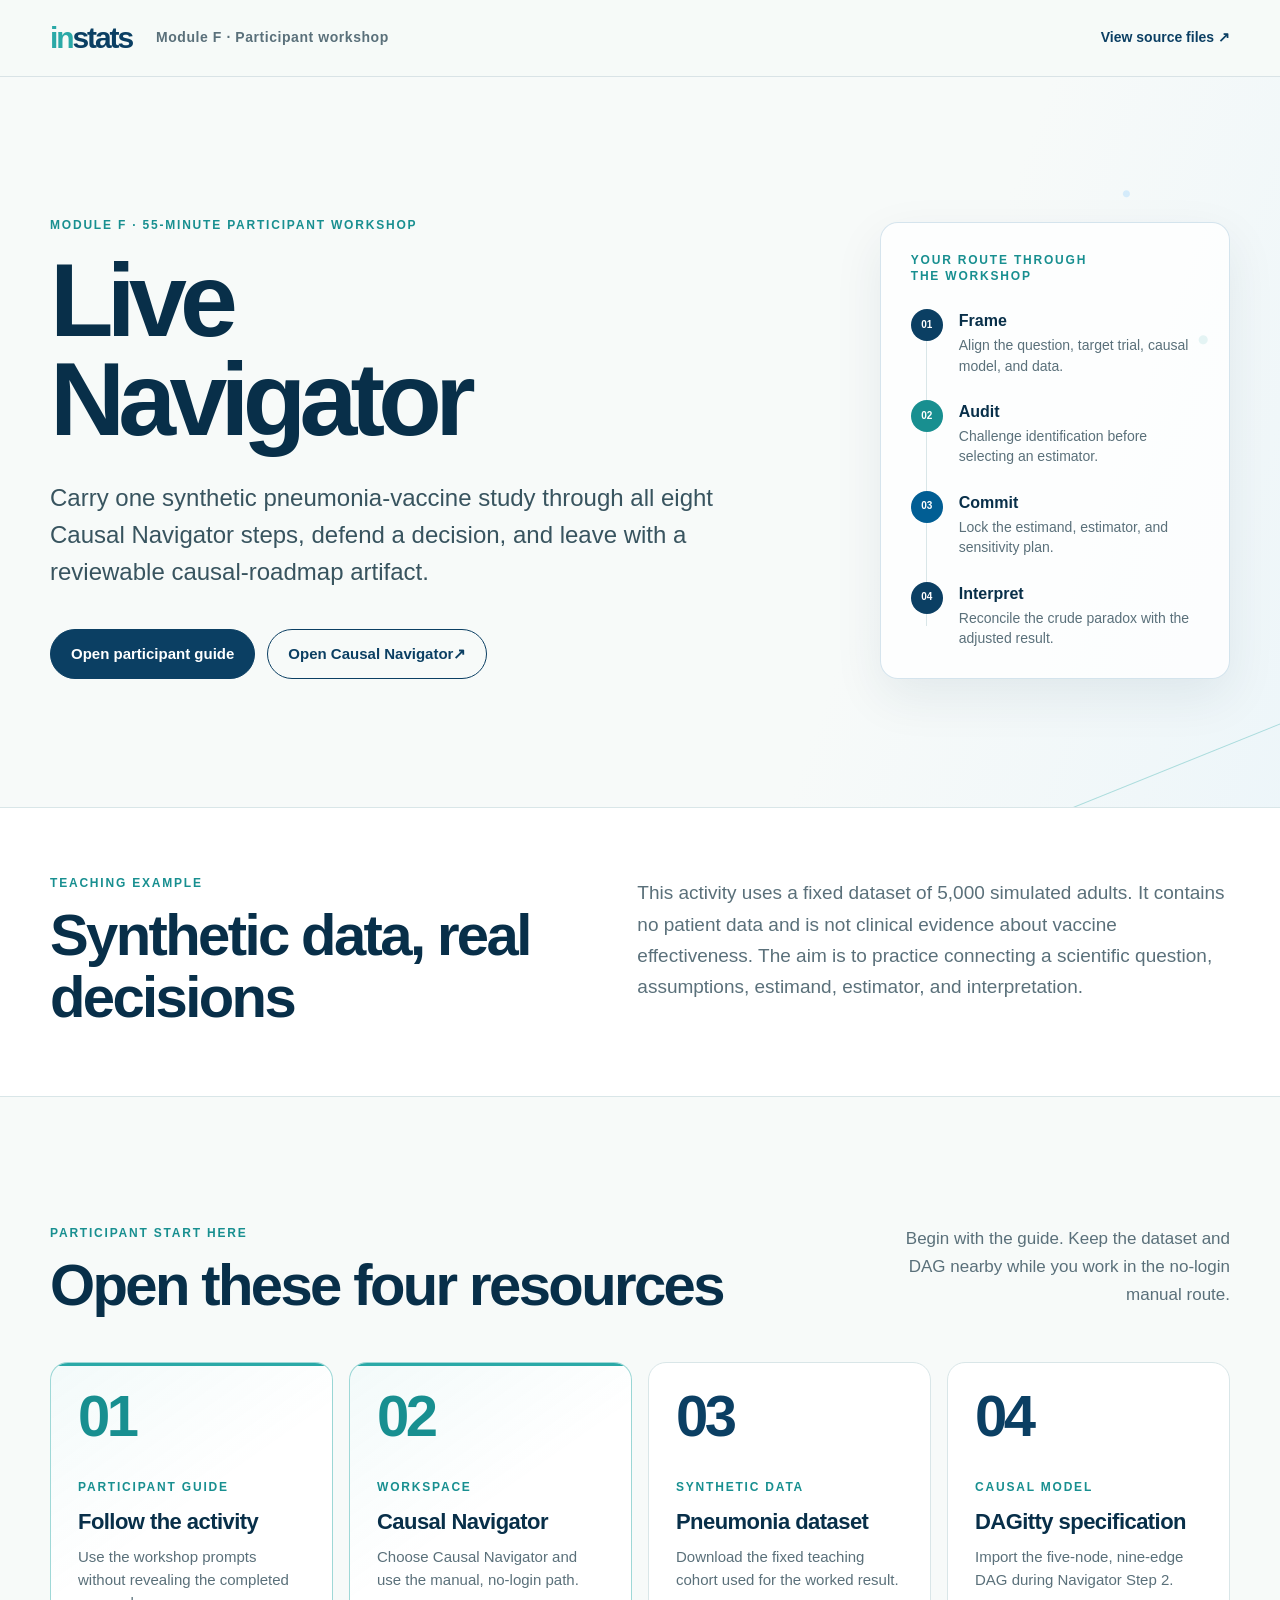
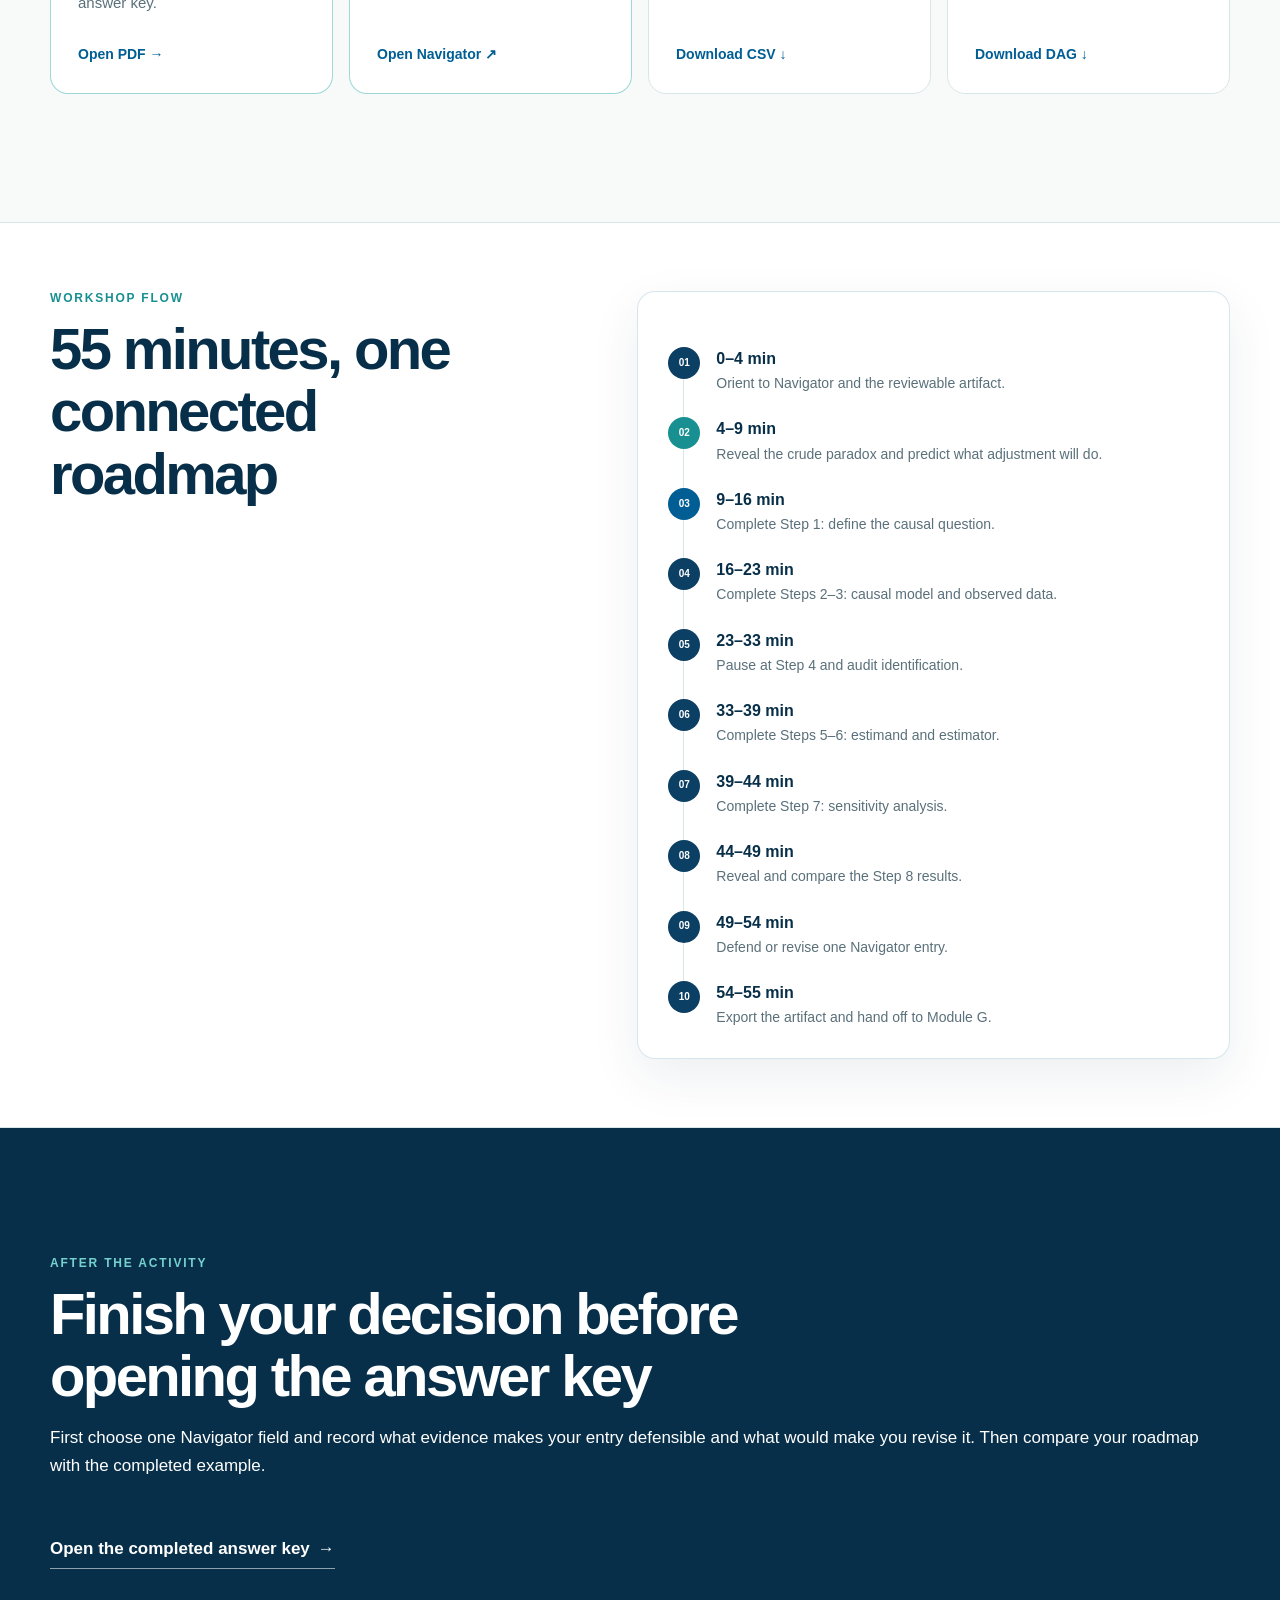
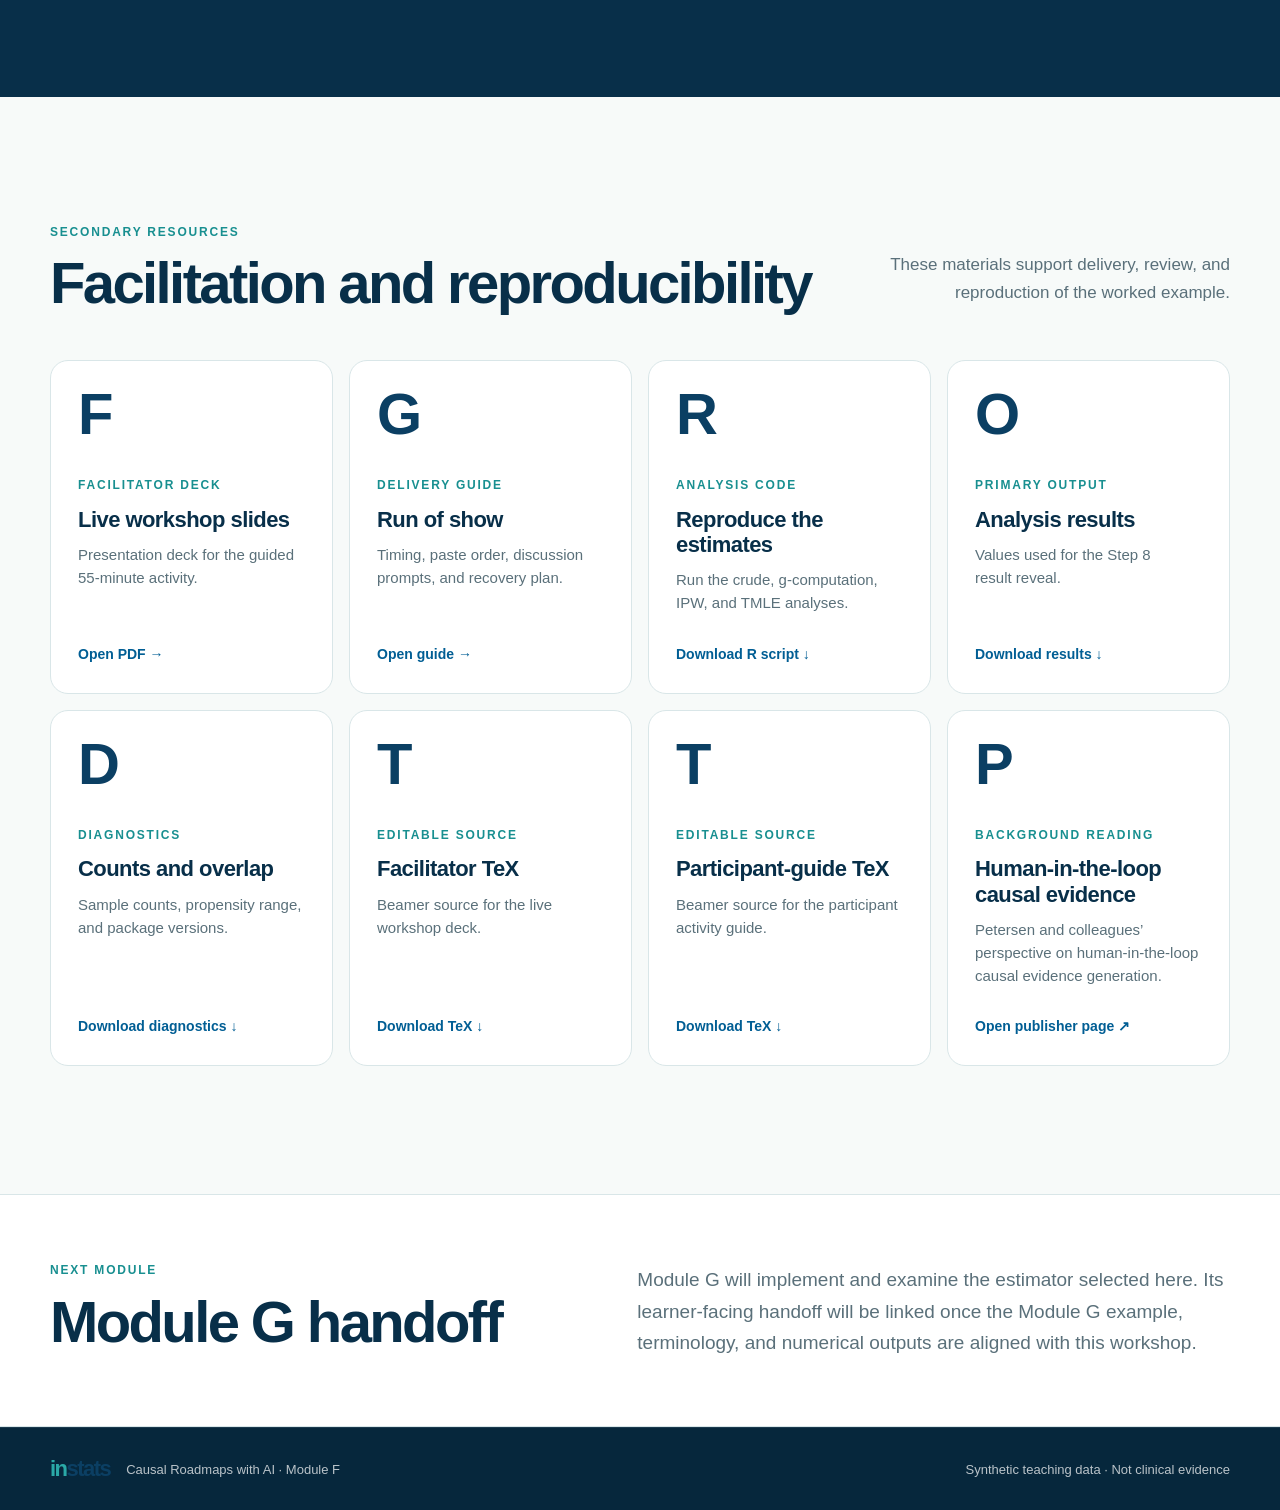
==== modules/F/index.html @ c71ddd0d "Publish Module F Beamer workshop" ====
<!doctype html>
<html lang="en">
  <head>
    <meta charset="utf-8" />
    <meta name="viewport" content="width=device-width, initial-scale=1" />
    <meta
      name="description"
      content="Participant and facilitator materials for the Module F Causal Navigator workshop."
    />
    <meta name="theme-color" content="#0b3f63" />
    <link
      rel="canonical"
      href="https://andystats.github.io/Instats-Aug-5-2026-seminar/modules/F/"
    />

    <meta property="og:type" content="website" />
    <meta property="og:site_name" content="INStats seminar materials" />
    <meta property="og:title" content="Module F · Live Navigator workshop" />
    <meta
      property="og:description"
      content="Carry one synthetic pneumonia-vaccine study through all eight Causal Navigator steps."
    />
    <meta
      property="og:url"
      content="https://andystats.github.io/Instats-Aug-5-2026-seminar/modules/F/"
    />
    <meta
      property="og:image"
      content="https://andystats.github.io/Instats-Aug-5-2026-seminar/assets/og.png"
    />

    <link rel="stylesheet" href="../../styles.css" />
    <title>Module F · Live Navigator workshop | INStats</title>
  </head>

  <body>
    <a class="skip-link" href="#main">Skip to main content</a>

    <header class="site-header">
      <div class="shell header-inner">
        <a class="brand" href="../../" aria-label="INStats seminar home">
          <span class="brand-in">in</span><span class="brand-stats">stats</span>
        </a>
        <span class="header-label">Module F · Participant workshop</span>
        <a
          class="quiet-link"
          href="https://github.com/andystats/Instats-Aug-5-2026-seminar/tree/main/modules/F"
        >
          View source files
          <span aria-hidden="true">↗</span>
        </a>
      </div>
    </header>

    <main id="main">
      <section class="hero">
        <div class="shell hero-grid">
          <div class="hero-copy">
            <p class="eyebrow">Module F · 55-minute participant workshop</p>
            <h1>Live<br />Navigator</h1>
            <p class="lede">
              Carry one synthetic pneumonia-vaccine study through all eight
              Causal Navigator steps, defend a decision, and leave with a
              reviewable causal-roadmap artifact.
            </p>
            <div class="hero-actions">
              <a
                class="button button-primary"
                href="Pneumonia_Navigator_Student_Guide.pdf"
              >
                Open participant guide
              </a>
              <a
                class="button button-secondary"
                href="https://navigator.tao-rwd.com/navigator/1"
              >
                Open Causal Navigator
                <span aria-hidden="true">↗</span>
              </a>
            </div>
          </div>

          <aside class="roadmap" aria-label="Participant sequence">
            <p class="roadmap-label">Your route through the workshop</p>
            <ol>
              <li>
                <span class="roadmap-number">01</span>
                <span>
                  <strong>Frame</strong>
                  Align the question, target trial, causal model, and data.
                </span>
              </li>
              <li>
                <span class="roadmap-number">02</span>
                <span>
                  <strong>Audit</strong>
                  Challenge identification before selecting an estimator.
                </span>
              </li>
              <li>
                <span class="roadmap-number">03</span>
                <span>
                  <strong>Commit</strong>
                  Lock the estimand, estimator, and sensitivity plan.
                </span>
              </li>
              <li>
                <span class="roadmap-number">04</span>
                <span>
                  <strong>Interpret</strong>
                  Reconcile the crude paradox with the adjusted result.
                </span>
              </li>
            </ol>
          </aside>
        </div>
      </section>

      <section class="orientation" aria-labelledby="orientation-title">
        <div class="shell orientation-grid">
          <div>
            <p class="section-kicker">Teaching example</p>
            <h2 id="orientation-title">Synthetic data, real decisions</h2>
          </div>
          <p>
            This activity uses a fixed dataset of 5,000 simulated adults. It
            contains no patient data and is not clinical evidence about vaccine
            effectiveness. The aim is to practice connecting a scientific
            question, assumptions, estimand, estimator, and interpretation.
          </p>
        </div>
      </section>

      <section class="modules-section" id="start" aria-labelledby="start-title">
        <div class="shell">
          <div class="section-heading">
            <div>
              <p class="section-kicker">Participant start here</p>
              <h2 id="start-title">Open these four resources</h2>
            </div>
            <p>
              Begin with the guide. Keep the dataset and DAG nearby while you
              work in the no-login manual route.
            </p>
          </div>

          <div class="module-grid">
            <a class="module-card module-card-featured" href="Pneumonia_Navigator_Student_Guide.pdf">
              <span class="module-letter">01</span>
              <span class="module-meta">Participant guide</span>
              <h3>Follow the activity</h3>
              <p>
                Use the workshop prompts without revealing the completed answer
                key.
              </p>
              <span class="card-link">Open PDF <span aria-hidden="true">→</span></span>
            </a>

            <a class="module-card module-card-featured" href="https://navigator.tao-rwd.com/navigator/1">
              <span class="module-letter">02</span>
              <span class="module-meta">Workspace</span>
              <h3>Causal Navigator</h3>
              <p>
                Choose Causal Navigator and use the manual, no-login path.
              </p>
              <span class="card-link">Open Navigator <span aria-hidden="true">↗</span></span>
            </a>

            <a class="module-card" href="data/pneumonia_data.csv" download>
              <span class="module-letter">03</span>
              <span class="module-meta">Synthetic data</span>
              <h3>Pneumonia dataset</h3>
              <p>
                Download the fixed teaching cohort used for the worked result.
              </p>
              <span class="card-link">Download CSV <span aria-hidden="true">↓</span></span>
            </a>

            <a class="module-card" href="pneumonia.dagitty.txt" download>
              <span class="module-letter">04</span>
              <span class="module-meta">Causal model</span>
              <h3>DAGitty specification</h3>
              <p>
                Import the five-node, nine-edge DAG during Navigator Step 2.
              </p>
              <span class="card-link">Download DAG <span aria-hidden="true">↓</span></span>
            </a>
          </div>
        </div>
      </section>

      <section class="orientation" aria-labelledby="flow-title">
        <div class="shell orientation-grid">
          <div>
            <p class="section-kicker">Workshop flow</p>
            <h2 id="flow-title">55 minutes, one connected roadmap</h2>
          </div>
          <div class="roadmap">
            <ol>
              <li>
                <span class="roadmap-number">01</span>
                <span><strong>0–4 min</strong>Orient to Navigator and the reviewable artifact.</span>
              </li>
              <li>
                <span class="roadmap-number">02</span>
                <span><strong>4–9 min</strong>Reveal the crude paradox and predict what adjustment will do.</span>
              </li>
              <li>
                <span class="roadmap-number">03</span>
                <span><strong>9–16 min</strong>Complete Step 1: define the causal question.</span>
              </li>
              <li>
                <span class="roadmap-number">04</span>
                <span><strong>16–23 min</strong>Complete Steps 2–3: causal model and observed data.</span>
              </li>
              <li>
                <span class="roadmap-number">05</span>
                <span><strong>23–33 min</strong>Pause at Step 4 and audit identification.</span>
              </li>
              <li>
                <span class="roadmap-number">06</span>
                <span><strong>33–39 min</strong>Complete Steps 5–6: estimand and estimator.</span>
              </li>
              <li>
                <span class="roadmap-number">07</span>
                <span><strong>39–44 min</strong>Complete Step 7: sensitivity analysis.</span>
              </li>
              <li>
                <span class="roadmap-number">08</span>
                <span><strong>44–49 min</strong>Reveal and compare the Step 8 results.</span>
              </li>
              <li>
                <span class="roadmap-number">09</span>
                <span><strong>49–54 min</strong>Defend or revise one Navigator entry.</span>
              </li>
              <li>
                <span class="roadmap-number">10</span>
                <span><strong>54–55 min</strong>Export the artifact and hand off to Module G.</span>
              </li>
            </ol>
          </div>
        </div>
      </section>

      <section class="closing" aria-labelledby="answer-key-title">
        <div class="shell closing-inner">
          <p class="section-kicker">After the activity</p>
          <h2 id="answer-key-title">Finish your decision before opening the answer key</h2>
          <p>
            First choose one Navigator field and record what evidence makes your
            entry defensible and what would make you revise it. Then compare
            your roadmap with the completed example.
          </p>
          <a class="text-link" href="causal-roadmap-pneumonia-worked-example.md">
            Open the completed answer key
            <span aria-hidden="true">→</span>
          </a>
        </div>
      </section>

      <section class="modules-section" aria-labelledby="facilitator-title">
        <div class="shell">
          <div class="section-heading">
            <div>
              <p class="section-kicker">Secondary resources</p>
              <h2 id="facilitator-title">Facilitation and reproducibility</h2>
            </div>
            <p>
              These materials support delivery, review, and reproduction of the
              worked example.
            </p>
          </div>

          <div class="module-grid">
            <a class="module-card" href="SegmentF_Live_Navigator.pdf">
              <span class="module-letter">F</span>
              <span class="module-meta">Facilitator deck</span>
              <h3>Live workshop slides</h3>
              <p>Presentation deck for the guided 55-minute activity.</p>
              <span class="card-link">Open PDF <span aria-hidden="true">→</span></span>
            </a>

            <a class="module-card" href="facilitator-live-demo.md">
              <span class="module-letter">G</span>
              <span class="module-meta">Delivery guide</span>
              <h3>Run of show</h3>
              <p>Timing, paste order, discussion prompts, and recovery plan.</p>
              <span class="card-link">Open guide <span aria-hidden="true">→</span></span>
            </a>

            <a class="module-card" href="code/pneumonia_navigator_tmle.R" download>
              <span class="module-letter">R</span>
              <span class="module-meta">Analysis code</span>
              <h3>Reproduce the estimates</h3>
              <p>Run the crude, g-computation, IPW, and TMLE analyses.</p>
              <span class="card-link">Download R script <span aria-hidden="true">↓</span></span>
            </a>

            <a class="module-card" href="outputs/pneumonia_results.csv" download>
              <span class="module-letter">O</span>
              <span class="module-meta">Primary output</span>
              <h3>Analysis results</h3>
              <p>Values used for the Step 8 result reveal.</p>
              <span class="card-link">Download results <span aria-hidden="true">↓</span></span>
            </a>

            <a class="module-card" href="outputs/pneumonia_diagnostics.csv" download>
              <span class="module-letter">D</span>
              <span class="module-meta">Diagnostics</span>
              <h3>Counts and overlap</h3>
              <p>Sample counts, propensity range, and package versions.</p>
              <span class="card-link">Download diagnostics <span aria-hidden="true">↓</span></span>
            </a>

            <a class="module-card" href="SegmentF_Live_Navigator.tex" download>
              <span class="module-letter">T</span>
              <span class="module-meta">Editable source</span>
              <h3>Facilitator TeX</h3>
              <p>Beamer source for the live workshop deck.</p>
              <span class="card-link">Download TeX <span aria-hidden="true">↓</span></span>
            </a>

            <a class="module-card" href="Pneumonia_Navigator_Student_Guide.tex" download>
              <span class="module-letter">T</span>
              <span class="module-meta">Editable source</span>
              <h3>Participant-guide TeX</h3>
              <p>Beamer source for the participant activity guide.</p>
              <span class="card-link">Download TeX <span aria-hidden="true">↓</span></span>
            </a>

            <a class="module-card" href="https://doi.org/10.1056/AIp2400727">
              <span class="module-letter">P</span>
              <span class="module-meta">Background reading</span>
              <h3>Human-in-the-loop causal evidence</h3>
              <p>
                Petersen and colleagues’ perspective on human-in-the-loop causal
                evidence generation.
              </p>
              <span class="card-link">Open publisher page <span aria-hidden="true">↗</span></span>
            </a>
          </div>
        </div>
      </section>

      <section class="orientation" aria-labelledby="handoff-title">
        <div class="shell orientation-grid">
          <div>
            <p class="section-kicker">Next module</p>
            <h2 id="handoff-title">Module G handoff</h2>
          </div>
          <p>
            Module G will implement and examine the estimator selected here.
            Its learner-facing handoff will be linked once the Module G example,
            terminology, and numerical outputs are aligned with this workshop.
          </p>
        </div>
      </section>
    </main>

    <footer class="site-footer">
      <div class="shell footer-inner">
        <p>
          <a class="brand brand-small" href="../../" aria-label="INStats seminar home">
            <span class="brand-in">in</span><span class="brand-stats">stats</span>
          </a>
          <span>Causal Roadmaps with AI · Module F</span>
        </p>
        <p>Synthetic teaching data · Not clinical evidence</p>
      </div>
    </footer>
  </body>
</html>
---- styles.css ----
:root {
  --navy-950: #082f49;
  --navy-900: #0b3f63;
  --blue-700: #015e94;
  --teal-600: #188f90;
  --teal-500: #2aa9a7;
  --sky-200: #b1dcfb;
  --ink: #15313f;
  --muted: #5a707a;
  --line: #d9e6e8;
  --paper: #f7faf9;
  --white: #ffffff;
  --max-width: 1180px;
  --radius: 18px;
  --shadow: 0 18px 50px rgba(8, 47, 73, 0.08);
}

* {
  box-sizing: border-box;
}

html {
  scroll-behavior: smooth;
}

body {
  margin: 0;
  background: var(--paper);
  color: var(--ink);
  font-family:
    "Avenir Next", Avenir, "Segoe UI", Helvetica, Arial, sans-serif;
  font-size: 17px;
  line-height: 1.65;
  text-rendering: optimizeLegibility;
}

a {
  color: inherit;
}

.shell {
  width: min(calc(100% - 40px), var(--max-width));
  margin-inline: auto;
}

.skip-link {
  position: fixed;
  z-index: 20;
  top: 10px;
  left: 10px;
  padding: 10px 14px;
  border-radius: 8px;
  background: var(--navy-950);
  color: var(--white);
  transform: translateY(-160%);
}

.skip-link:focus {
  transform: translateY(0);
}

.site-header {
  position: relative;
  z-index: 10;
  border-bottom: 1px solid rgba(11, 63, 99, 0.12);
  background: rgba(247, 250, 249, 0.92);
}

.header-inner {
  min-height: 76px;
  display: grid;
  grid-template-columns: auto 1fr auto;
  align-items: center;
  gap: 24px;
}

.brand {
  display: inline-flex;
  align-items: baseline;
  text-decoration: none;
  font-size: 30px;
  font-weight: 800;
  letter-spacing: -0.07em;
  line-height: 1;
}

.brand-in {
  color: var(--teal-500);
}

.brand-stats {
  color: var(--navy-900);
}

.header-label {
  color: var(--muted);
  font-size: 14px;
  font-weight: 650;
  letter-spacing: 0.04em;
}

.quiet-link {
  color: var(--navy-900);
  font-size: 14px;
  font-weight: 700;
  text-decoration: none;
}

.quiet-link:hover,
.quiet-link:focus-visible {
  color: var(--teal-600);
}

.hero {
  position: relative;
  overflow: hidden;
  padding: clamp(80px, 11vw, 150px) 0 clamp(84px, 10vw, 130px);
  background:
    radial-gradient(circle at 88% 16%, rgba(177, 220, 251, 0.48) 0 3px, transparent 4px),
    radial-gradient(circle at 94% 36%, rgba(42, 169, 167, 0.55) 0 4px, transparent 5px),
    linear-gradient(110deg, var(--paper) 0 68%, rgba(177, 220, 251, 0.14) 100%);
}

.hero::after {
  content: "";
  position: absolute;
  right: -120px;
  bottom: 26px;
  width: 520px;
  height: 1px;
  background: var(--teal-500);
  opacity: 0.35;
  transform: rotate(-22deg);
  transform-origin: center;
}

.hero-grid {
  position: relative;
  z-index: 1;
  display: grid;
  grid-template-columns: minmax(0, 1.35fr) minmax(310px, 0.65fr);
  gap: clamp(56px, 8vw, 108px);
  align-items: end;
}

.eyebrow,
.section-kicker,
.roadmap-label,
.module-meta {
  margin: 0;
  color: var(--teal-600);
  font-size: 12px;
  font-weight: 800;
  letter-spacing: 0.15em;
  line-height: 1.3;
  text-transform: uppercase;
}

h1,
h2,
h3,
p {
  text-wrap: pretty;
}

h1 {
  max-width: 760px;
  margin: 18px 0 30px;
  color: var(--navy-950);
  font-size: clamp(58px, 8.4vw, 104px);
  font-weight: 750;
  letter-spacing: -0.065em;
  line-height: 0.95;
}

.lede {
  max-width: 680px;
  margin: 0;
  color: #38545f;
  font-size: clamp(19px, 2.1vw, 24px);
  line-height: 1.55;
}

.lede strong {
  color: var(--navy-900);
  font-weight: 700;
}

.hero-actions {
  display: flex;
  flex-wrap: wrap;
  gap: 12px;
  margin-top: 38px;
}

.button {
  display: inline-flex;
  min-height: 50px;
  align-items: center;
  justify-content: center;
  padding: 12px 20px;
  border: 1px solid var(--navy-900);
  border-radius: 999px;
  font-size: 15px;
  font-weight: 750;
  text-decoration: none;
  transition:
    background-color 160ms ease,
    color 160ms ease,
    transform 160ms ease;
}

.button:hover {
  transform: translateY(-2px);
}

.button-primary {
  background: var(--navy-900);
  color: var(--white);
}

.button-primary:hover {
  background: var(--navy-950);
}

.button-secondary {
  background: transparent;
  color: var(--navy-900);
}

.button-secondary:hover {
  background: rgba(255, 255, 255, 0.7);
}

.roadmap {
  padding: 30px;
  border: 1px solid rgba(1, 94, 148, 0.16);
  border-radius: var(--radius);
  background: rgba(255, 255, 255, 0.78);
  box-shadow: var(--shadow);
}

.roadmap ol {
  position: relative;
  display: grid;
  gap: 24px;
  margin: 25px 0 0;
  padding: 0;
  list-style: none;
}

.roadmap ol::before {
  content: "";
  position: absolute;
  top: 14px;
  bottom: 22px;
  left: 15px;
  width: 1px;
  background: var(--line);
}

.roadmap li {
  position: relative;
  display: grid;
  grid-template-columns: 32px 1fr;
  gap: 16px;
  color: var(--muted);
  font-size: 14px;
  line-height: 1.45;
}

.roadmap-number {
  position: relative;
  z-index: 1;
  display: grid;
  width: 32px;
  height: 32px;
  place-items: center;
  border-radius: 50%;
  background: var(--navy-900);
  color: var(--white);
  font-size: 10px;
  font-weight: 800;
}

.roadmap li:nth-child(2) .roadmap-number {
  background: var(--teal-600);
}

.roadmap li:nth-child(3) .roadmap-number {
  background: var(--blue-700);
}

.roadmap strong {
  display: block;
  margin-bottom: 3px;
  color: var(--navy-950);
  font-size: 16px;
}

.orientation {
  padding: 68px 0;
  border-top: 1px solid var(--line);
  border-bottom: 1px solid var(--line);
  background: var(--white);
}

.orientation-grid {
  display: grid;
  grid-template-columns: 0.9fr 1.1fr;
  gap: clamp(36px, 8vw, 110px);
  align-items: start;
}

.orientation h2,
.section-heading h2,
.closing h2 {
  margin: 12px 0 0;
  color: var(--navy-950);
  font-size: clamp(34px, 4.8vw, 58px);
  font-weight: 720;
  letter-spacing: -0.045em;
  line-height: 1.07;
}

.orientation-grid > p {
  max-width: 620px;
  margin: 1px 0 0;
  color: var(--muted);
  font-size: 19px;
}

.modules-section {
  padding: clamp(76px, 10vw, 128px) 0;
}

.section-heading {
  display: flex;
  justify-content: space-between;
  gap: 32px;
  align-items: end;
  margin-bottom: 46px;
}

.section-heading > p {
  max-width: 360px;
  margin: 0 0 7px;
  color: var(--muted);
  text-align: right;
}

.module-grid {
  display: grid;
  grid-template-columns: repeat(4, minmax(0, 1fr));
  gap: 16px;
}

.module-card {
  position: relative;
  min-height: 330px;
  display: flex;
  flex-direction: column;
  padding: 27px;
  overflow: hidden;
  border: 1px solid var(--line);
  border-radius: var(--radius);
  background: var(--white);
  color: var(--ink);
  text-decoration: none;
  transition:
    border-color 180ms ease,
    box-shadow 180ms ease,
    transform 180ms ease;
}

.module-card::before {
  content: "";
  position: absolute;
  inset: 0 auto auto 0;
  width: 100%;
  height: 3px;
  background: var(--sky-200);
  transform: scaleX(0);
  transform-origin: left;
  transition: transform 180ms ease;
}

.module-card:hover {
  border-color: rgba(1, 94, 148, 0.4);
  box-shadow: var(--shadow);
  transform: translateY(-4px);
}

.module-card:hover::before {
  transform: scaleX(1);
}

.module-card-featured {
  border-color: rgba(42, 169, 167, 0.45);
  background:
    linear-gradient(145deg, rgba(42, 169, 167, 0.06), transparent 46%),
    var(--white);
}

.module-card-featured::before {
  background: var(--teal-500);
  transform: scaleX(1);
}

.module-letter {
  display: block;
  margin-bottom: 38px;
  color: var(--navy-900);
  font-size: 58px;
  font-weight: 650;
  letter-spacing: -0.06em;
  line-height: 0.9;
}

.module-card-featured .module-letter {
  color: var(--teal-600);
}

.module-card h3 {
  margin: 13px 0 11px;
  color: var(--navy-950);
  font-size: 22px;
  font-weight: 720;
  letter-spacing: -0.025em;
  line-height: 1.14;
}

.module-card p {
  margin: 0 0 28px;
  color: var(--muted);
  font-size: 15px;
  line-height: 1.55;
}

.card-link {
  margin-top: auto;
  color: var(--blue-700);
  font-size: 14px;
  font-weight: 750;
}

.closing {
  padding: clamp(82px, 10vw, 132px) 0;
  background: var(--navy-950);
  color: var(--white);
}

.closing-inner {
  display: grid;
  justify-items: start;
}

.closing .section-kicker {
  color: #76d2cf;
}

.closing h2 {
  max-width: 900px;
  color: var(--white);
}

.text-link {
  display: inline-flex;
  gap: 8px;
  margin-top: 38px;
  padding-bottom: 4px;
  border-bottom: 1px solid rgba(255, 255, 255, 0.55);
  font-weight: 700;
  text-decoration: none;
}

.text-link:hover {
  border-color: #76d2cf;
  color: #76d2cf;
}

.site-footer {
  padding: 30px 0;
  border-top: 1px solid rgba(255, 255, 255, 0.09);
  background: #06273c;
  color: rgba(255, 255, 255, 0.72);
  font-size: 13px;
}

.footer-inner {
  display: flex;
  justify-content: space-between;
  gap: 30px;
  align-items: center;
}

.footer-inner p {
  display: flex;
  align-items: center;
  gap: 16px;
  margin: 0;
}

.brand-small {
  font-size: 22px;
}

a:focus-visible {
  outline: 3px solid var(--teal-500);
  outline-offset: 4px;
}

@media (max-width: 980px) {
  .hero-grid {
    grid-template-columns: 1fr;
    align-items: start;
  }

  .roadmap {
    max-width: 680px;
  }

  .module-grid {
    grid-template-columns: repeat(2, minmax(0, 1fr));
  }
}

@media (max-width: 720px) {
  .shell {
    width: min(calc(100% - 28px), var(--max-width));
  }

  .header-inner {
    min-height: 68px;
    grid-template-columns: auto 1fr;
  }

  .header-label {
    display: none;
  }

  .quiet-link {
    justify-self: end;
  }

  .hero {
    padding: 68px 0 76px;
  }

  .hero-grid {
    gap: 48px;
  }

  h1 {
    font-size: clamp(52px, 16vw, 76px);
  }

  .hero-actions {
    align-items: stretch;
    flex-direction: column;
  }

  .button {
    width: 100%;
  }

  .orientation-grid,
  .module-grid {
    grid-template-columns: 1fr;
  }

  .section-heading {
    display: grid;
    align-items: start;
  }

  .section-heading > p {
    text-align: left;
  }

  .module-card {
    min-height: 286px;
  }

  .footer-inner,
  .footer-inner p {
    align-items: flex-start;
    flex-direction: column;
  }
}

@media (prefers-reduced-motion: reduce) {
  html {
    scroll-behavior: auto;
  }

  *,
  *::before,
  *::after {
    scroll-behavior: auto !important;
    transition-duration: 0.01ms !important;
  }
}
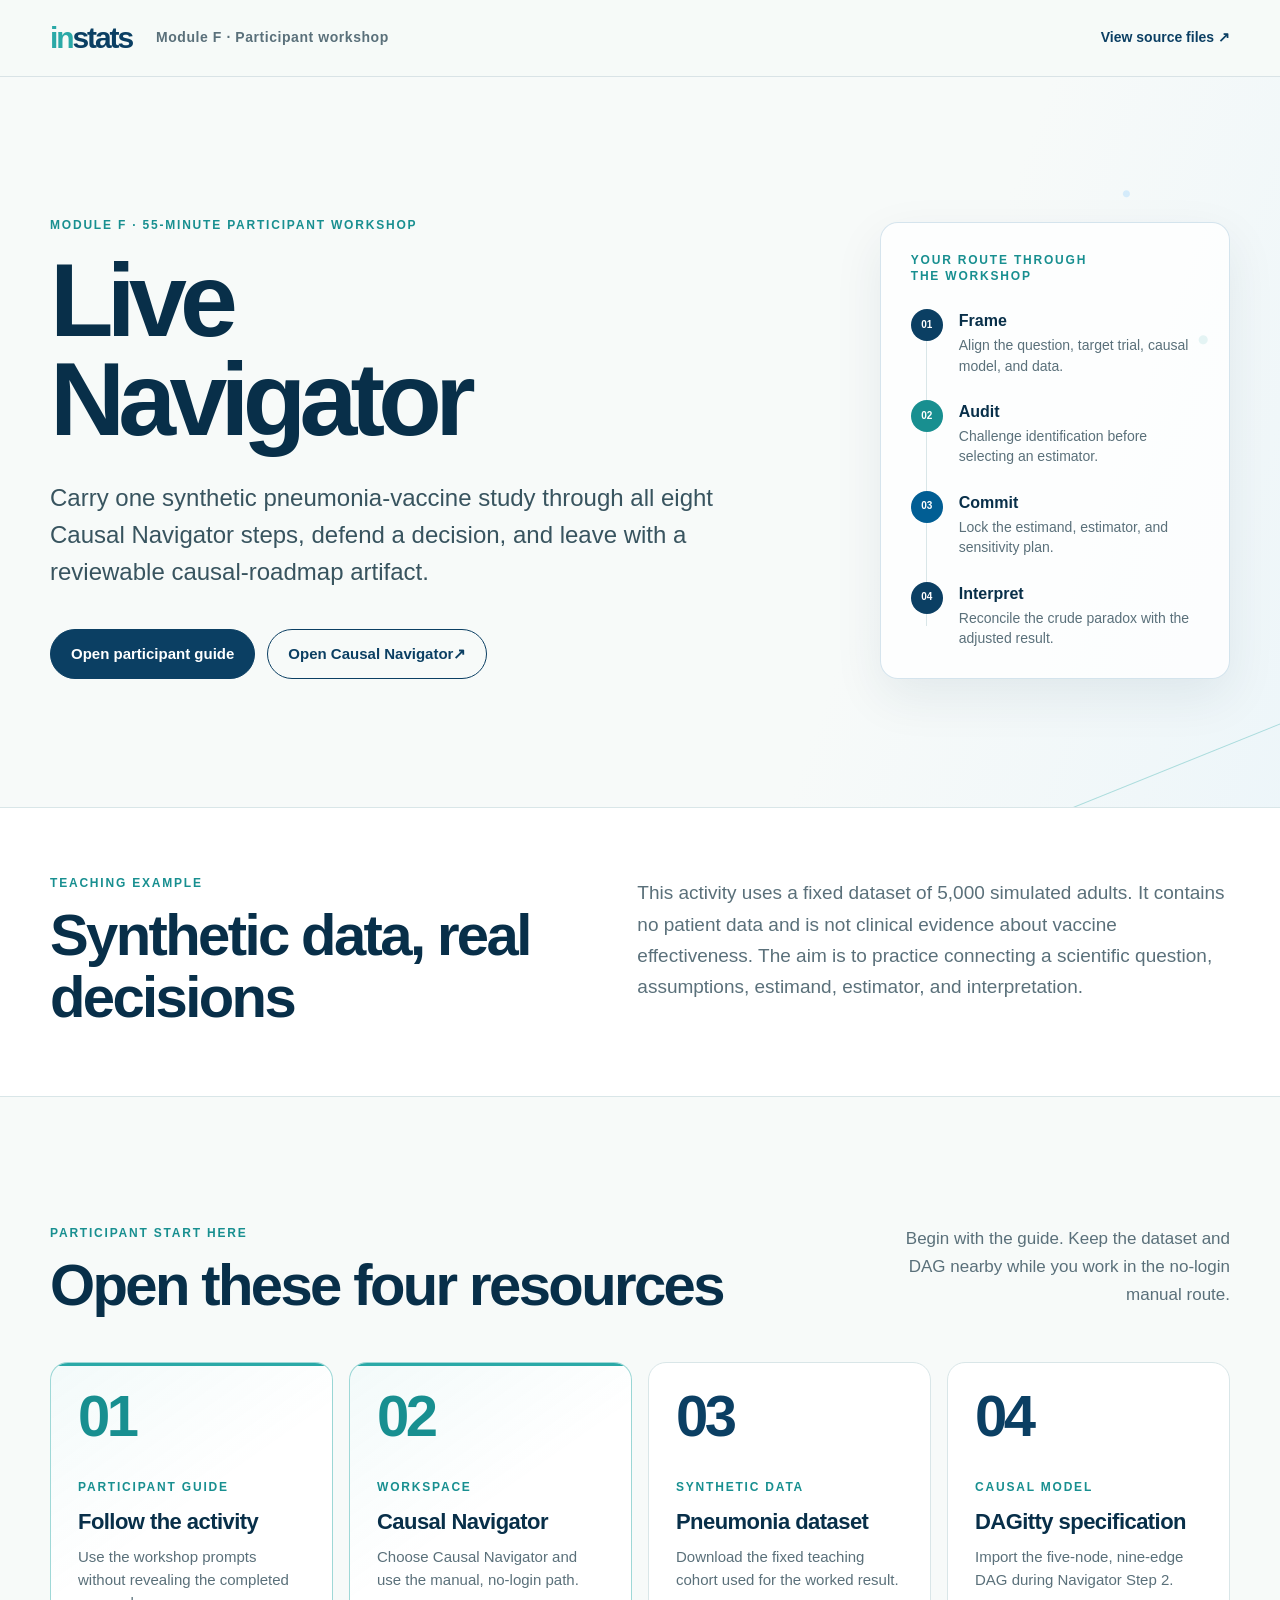
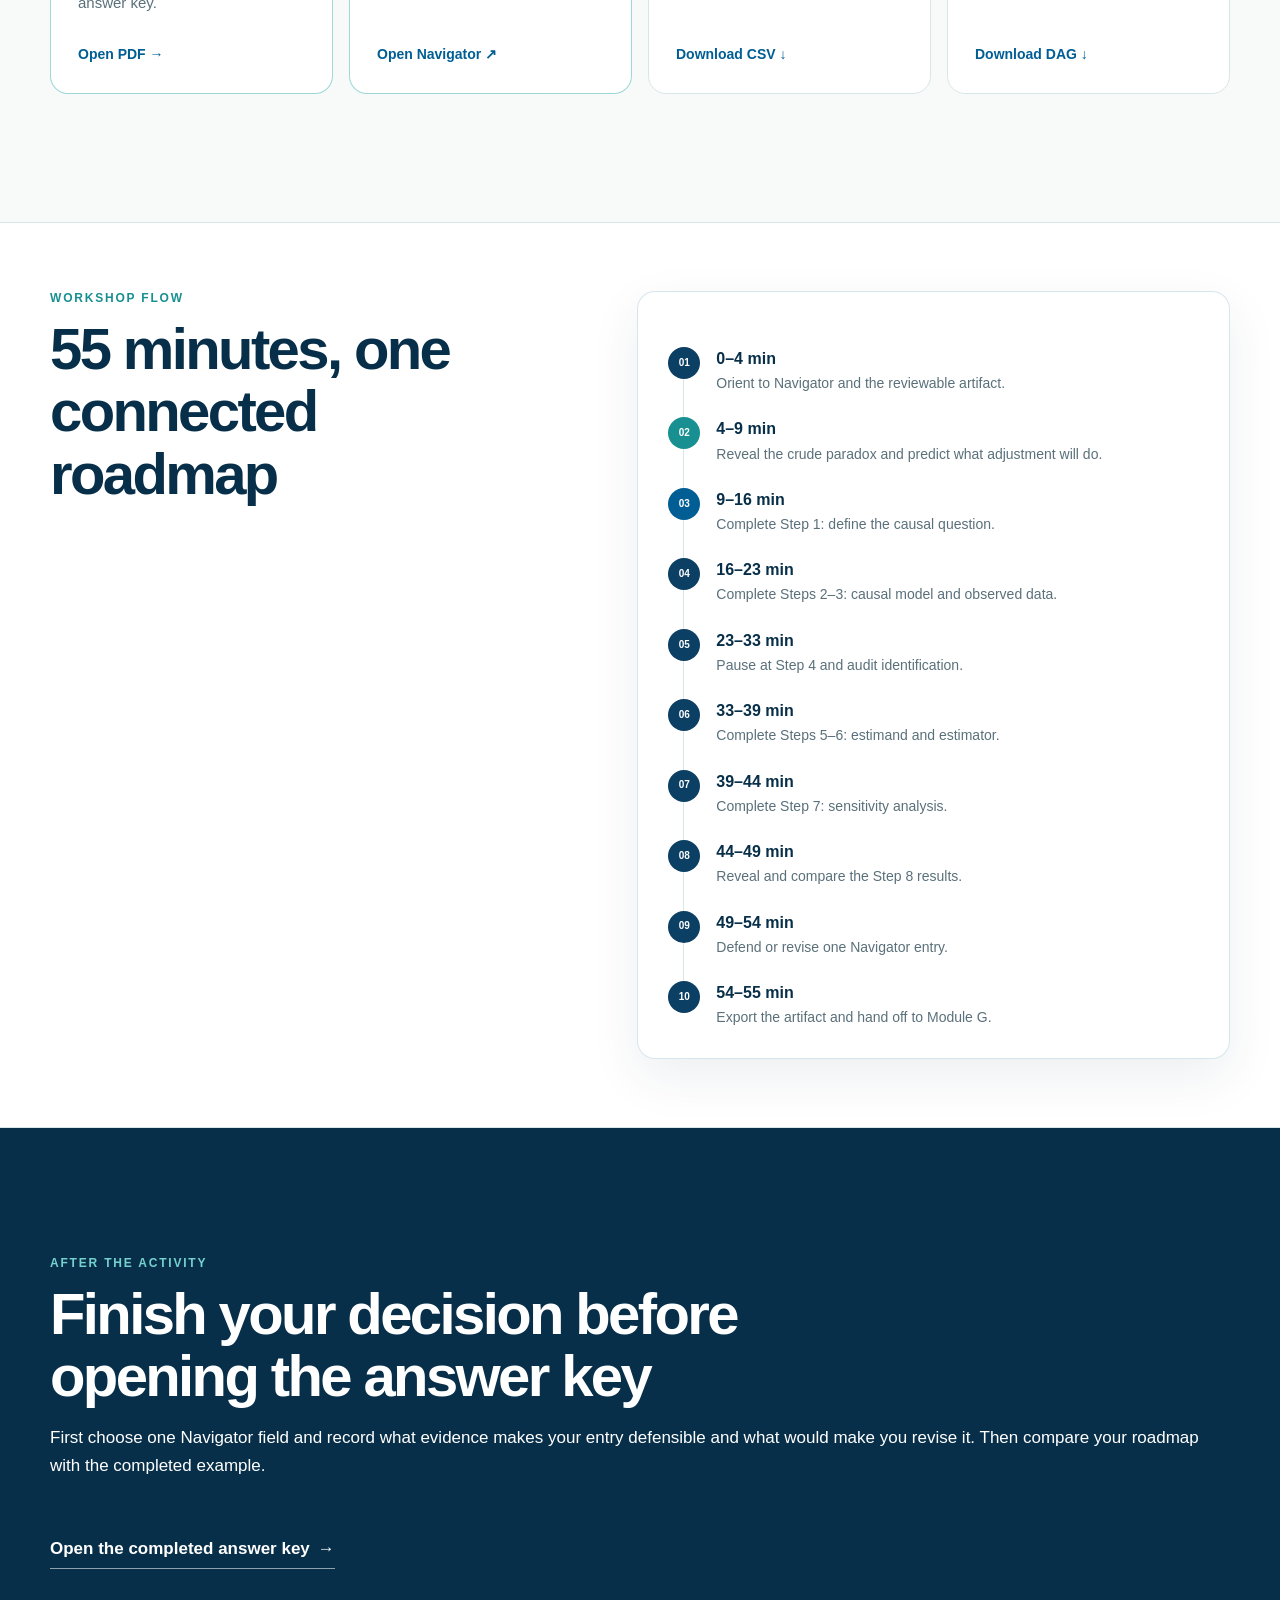
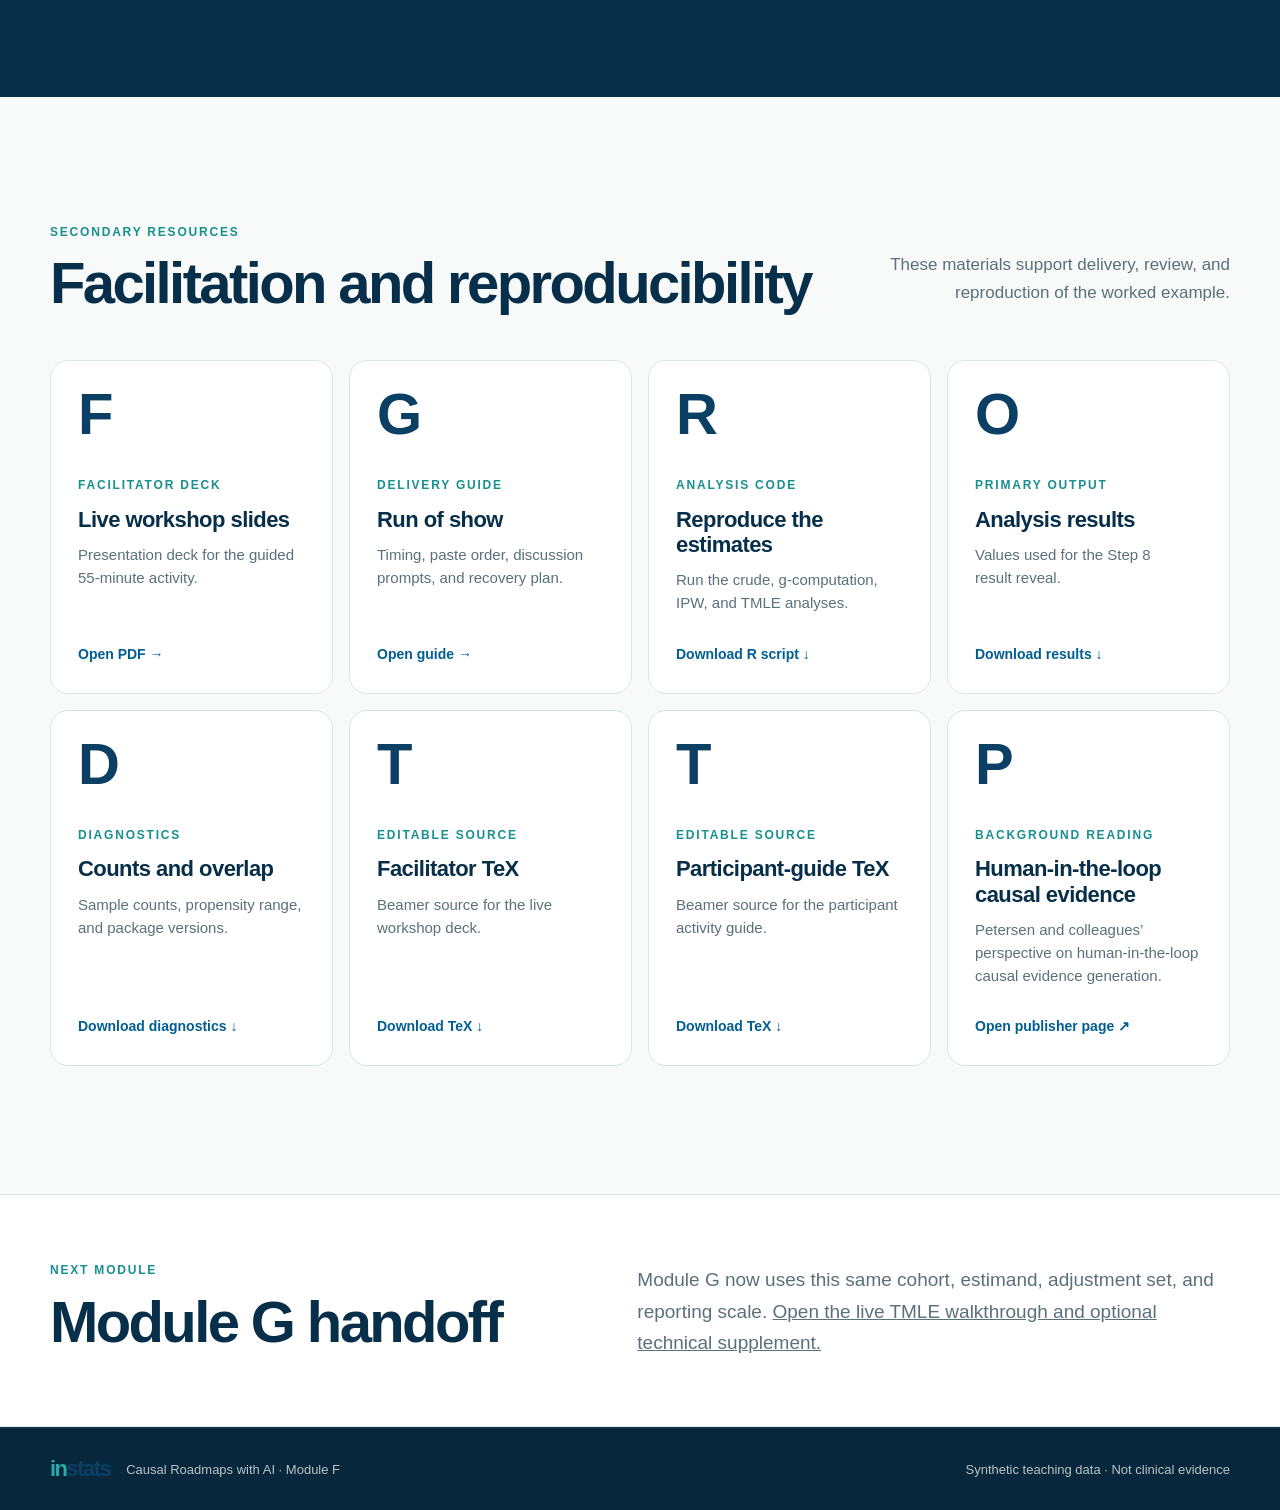
==== commit cf2a877c: "Sync Segment G and align seminar materials" ====
--- a/modules/F/index.html
+++ b/modules/F/index.html
@@ -349,9 +349,9 @@
             <h2 id="handoff-title">Module G handoff</h2>
           </div>
           <p>
-            Module G will implement and examine the estimator selected here.
-            Its learner-facing handoff will be linked once the Module G example,
-            terminology, and numerical outputs are aligned with this workshop.
+            Module G now uses this same cohort, estimand, adjustment set, and
+            reporting scale. <a href="../G/">Open the live TMLE walkthrough and
+            optional technical supplement.</a>
           </p>
         </div>
       </section>
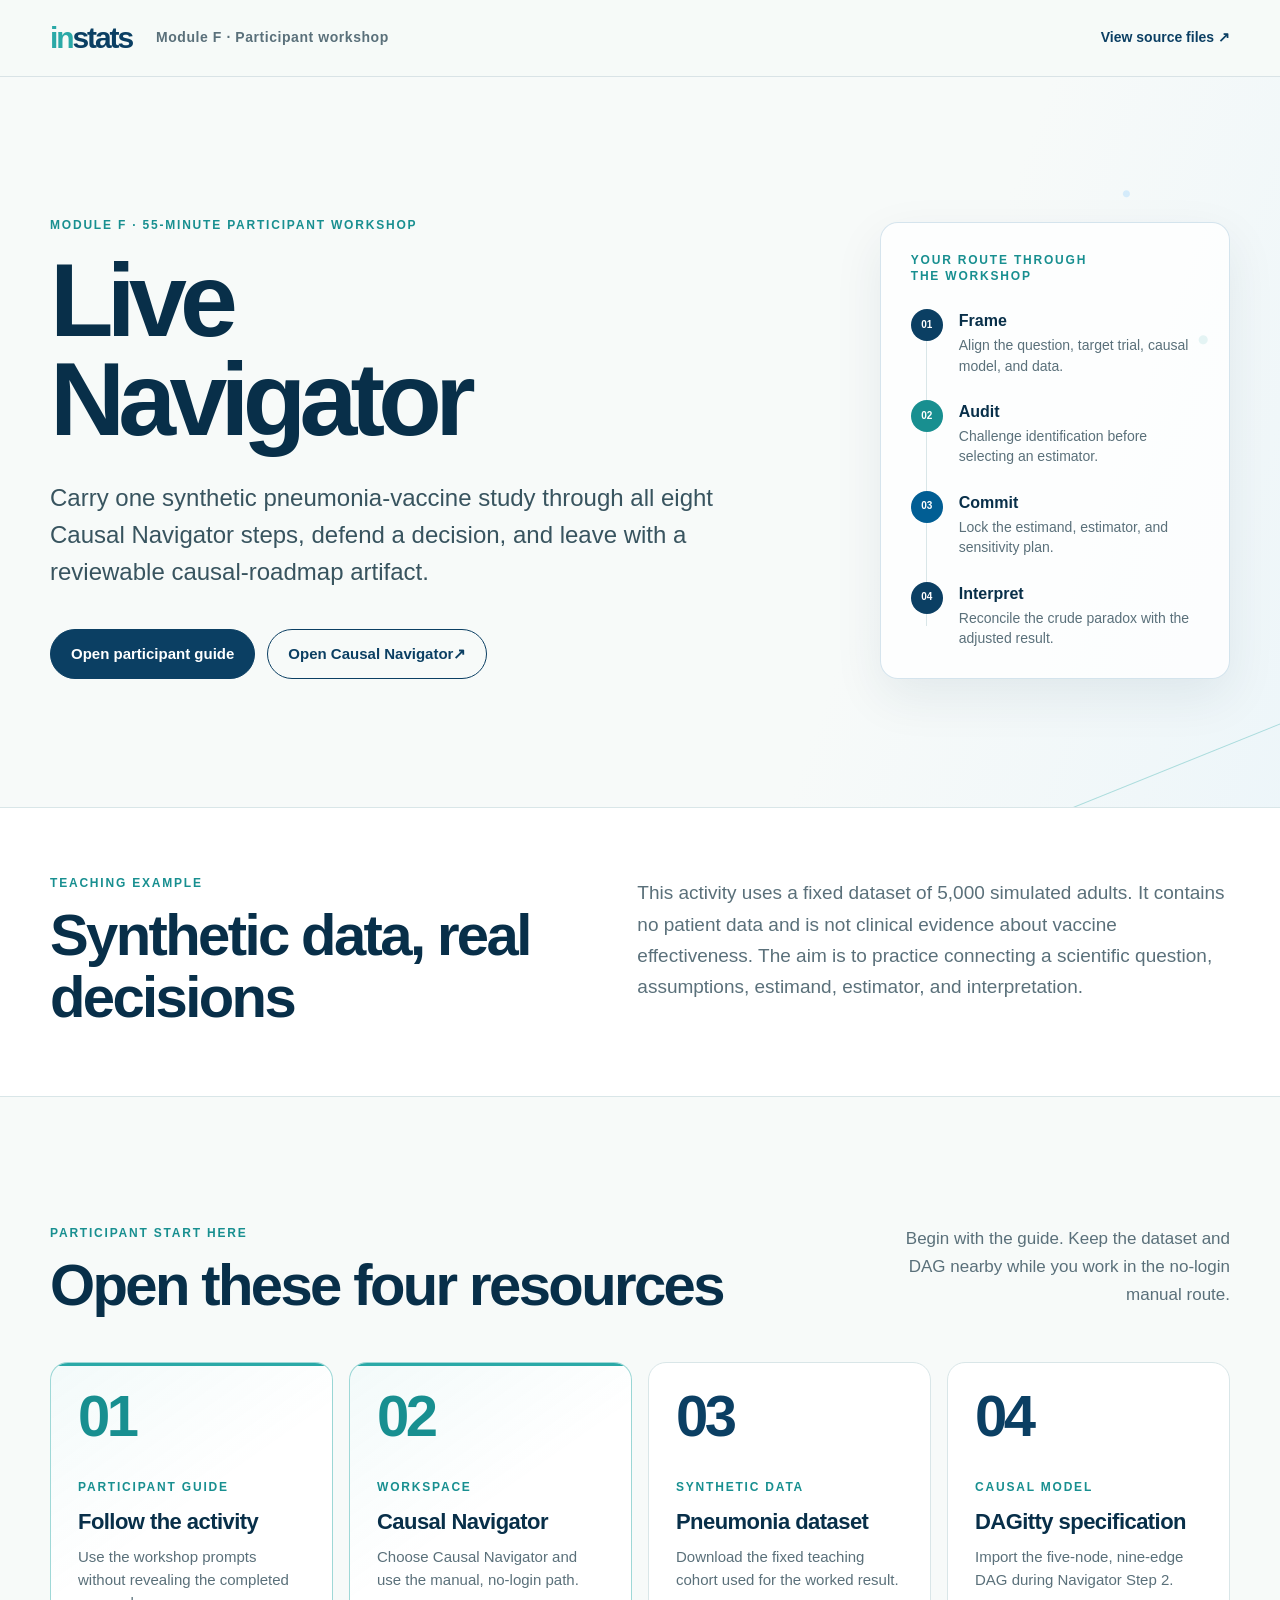
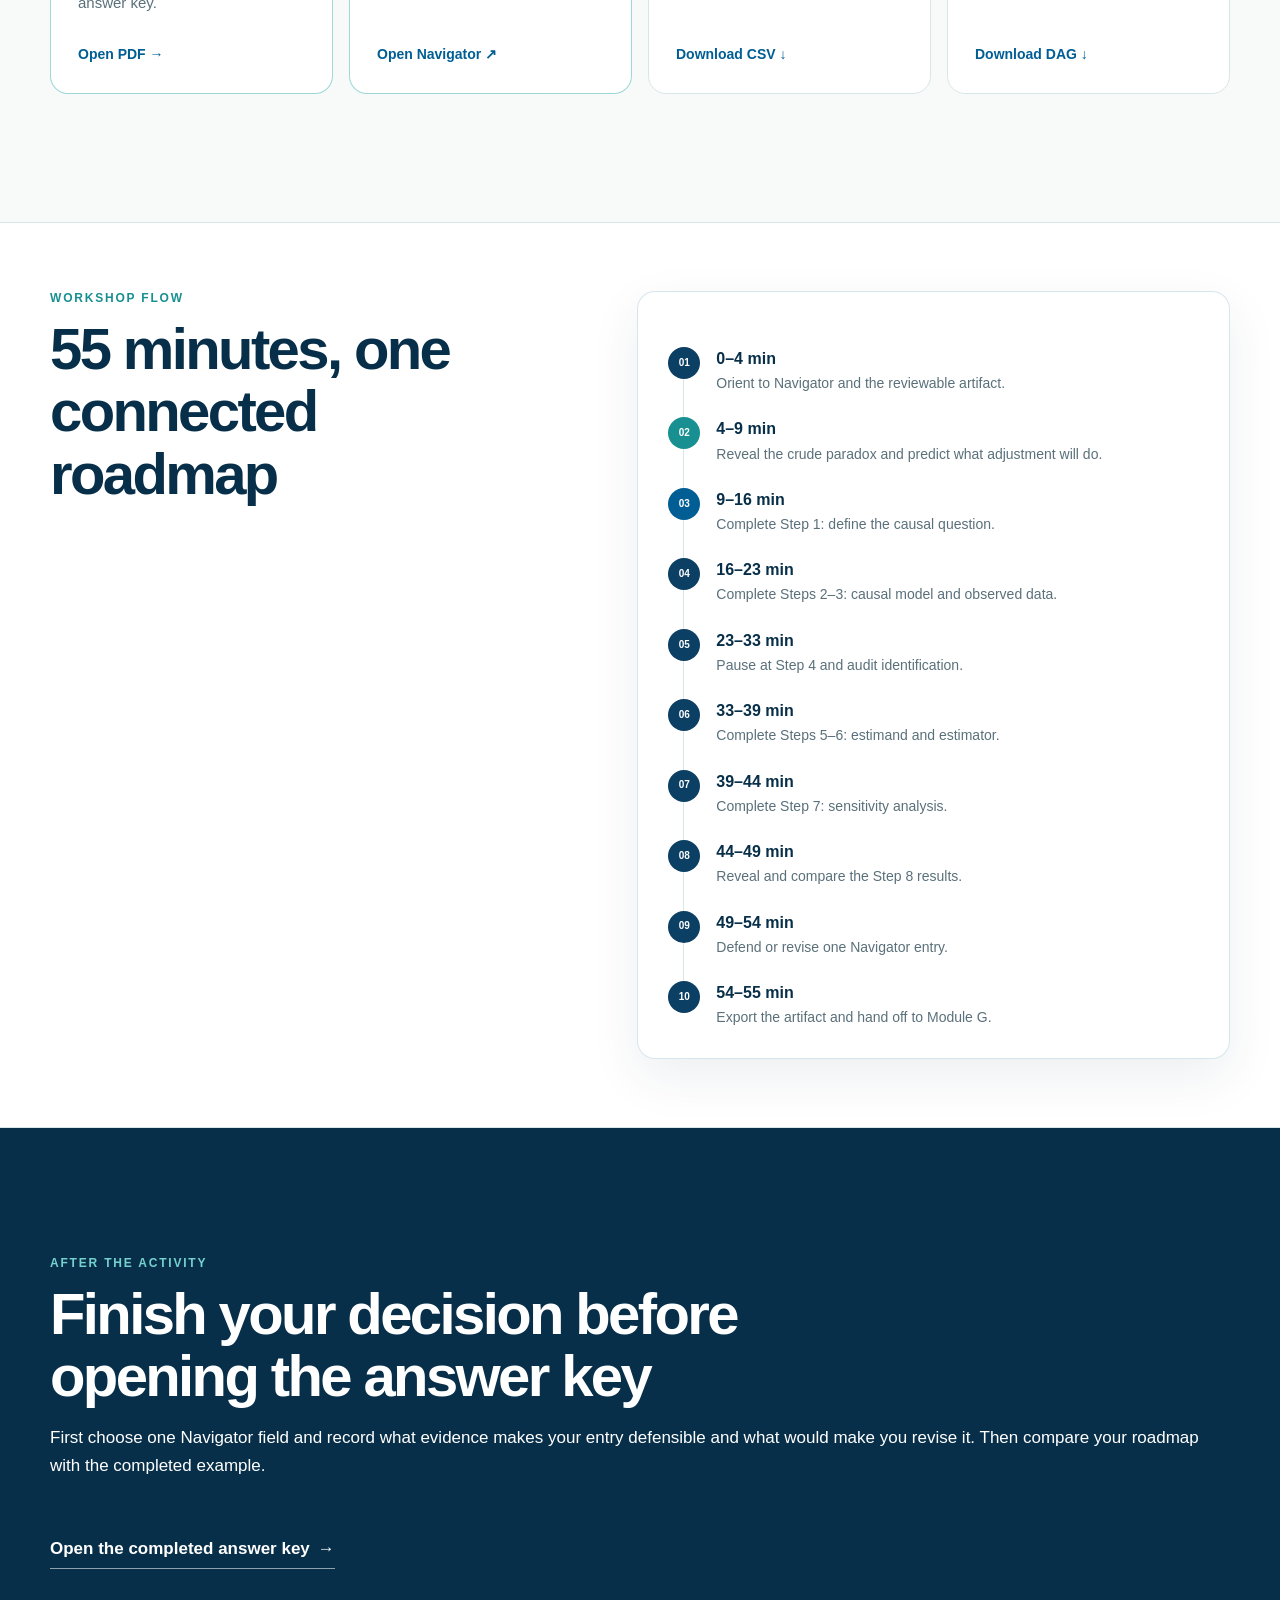
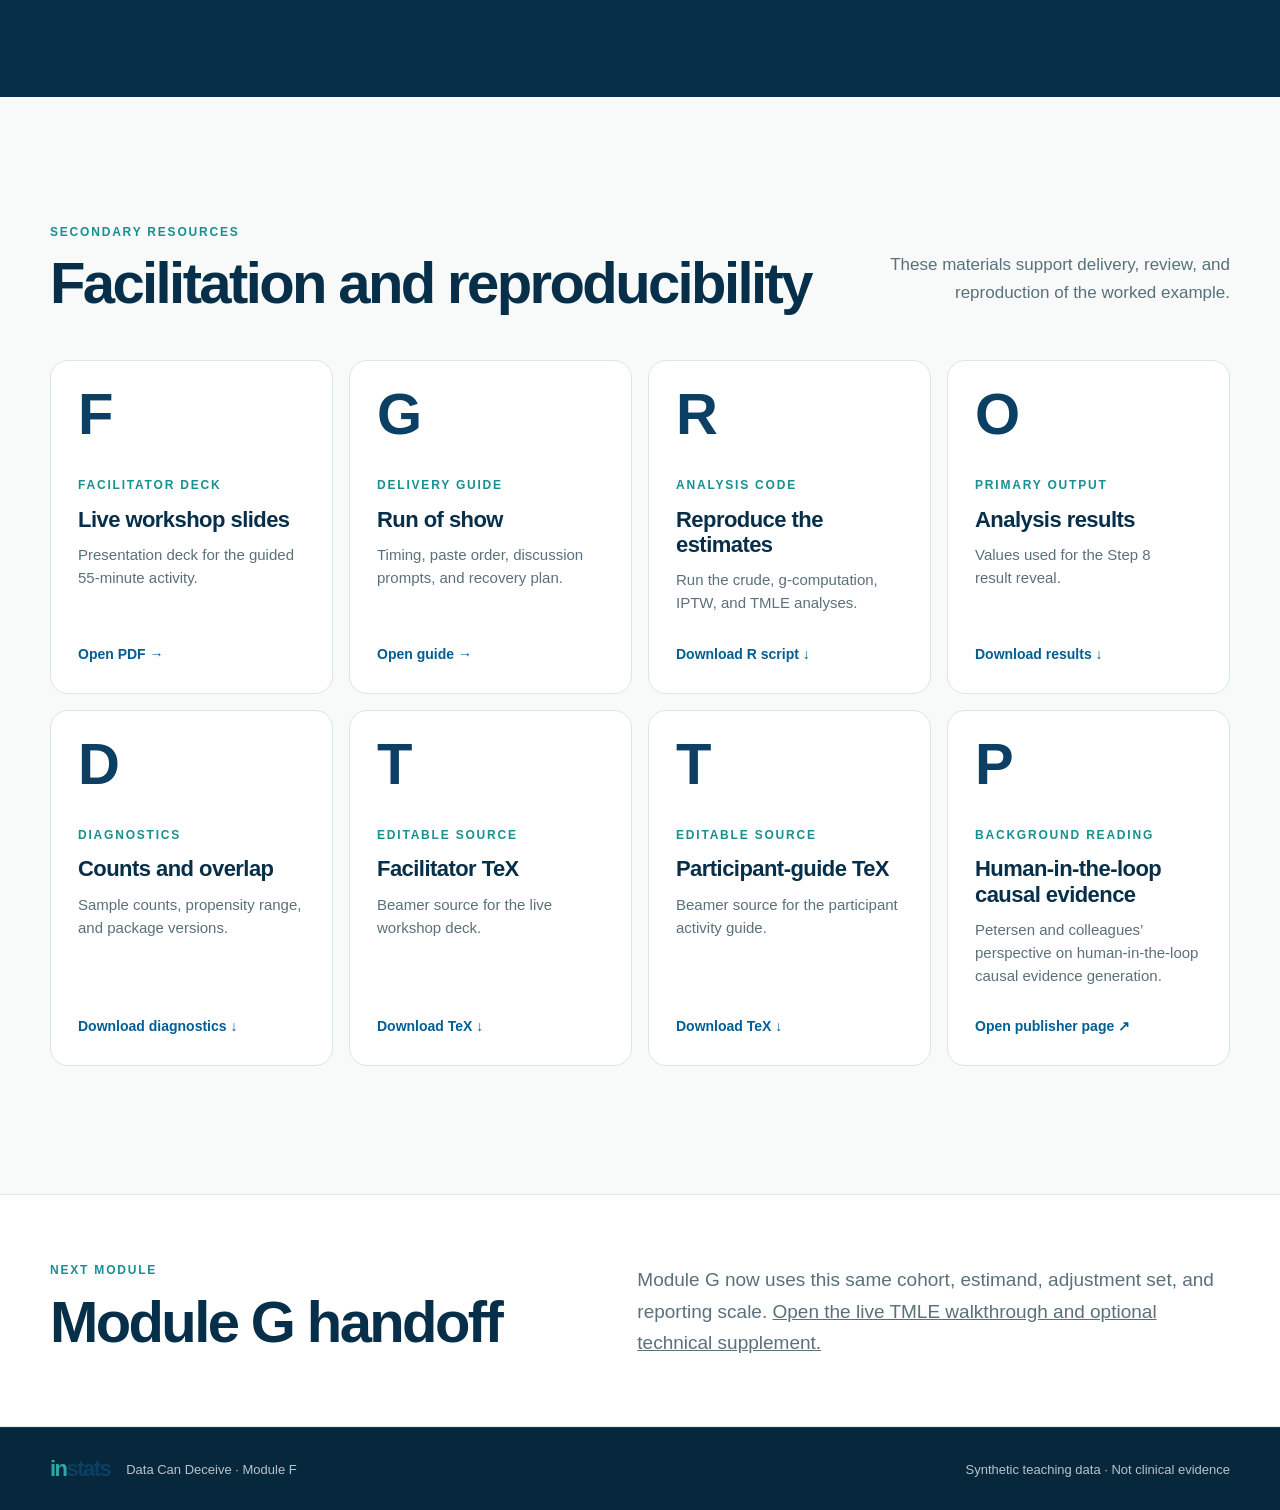
==== commit d7e689ad: "Harmonize course flow and simplify wrap-up Integrate and curate Modules C and E, align roadmap termi" ====
--- a/modules/F/index.html
+++ b/modules/F/index.html
@@ -292,7 +292,7 @@
               <span class="module-letter">R</span>
               <span class="module-meta">Analysis code</span>
               <h3>Reproduce the estimates</h3>
-              <p>Run the crude, g-computation, IPW, and TMLE analyses.</p>
+              <p>Run the crude, g-computation, IPTW, and TMLE analyses.</p>
               <span class="card-link">Download R script <span aria-hidden="true">↓</span></span>
             </a>
 
@@ -363,7 +363,7 @@
           <a class="brand brand-small" href="../../" aria-label="INStats seminar home">
             <span class="brand-in">in</span><span class="brand-stats">stats</span>
           </a>
-          <span>Causal Roadmaps with AI · Module F</span>
+          <span>Data Can Deceive · Module F</span>
         </p>
         <p>Synthetic teaching data · Not clinical evidence</p>
       </div>
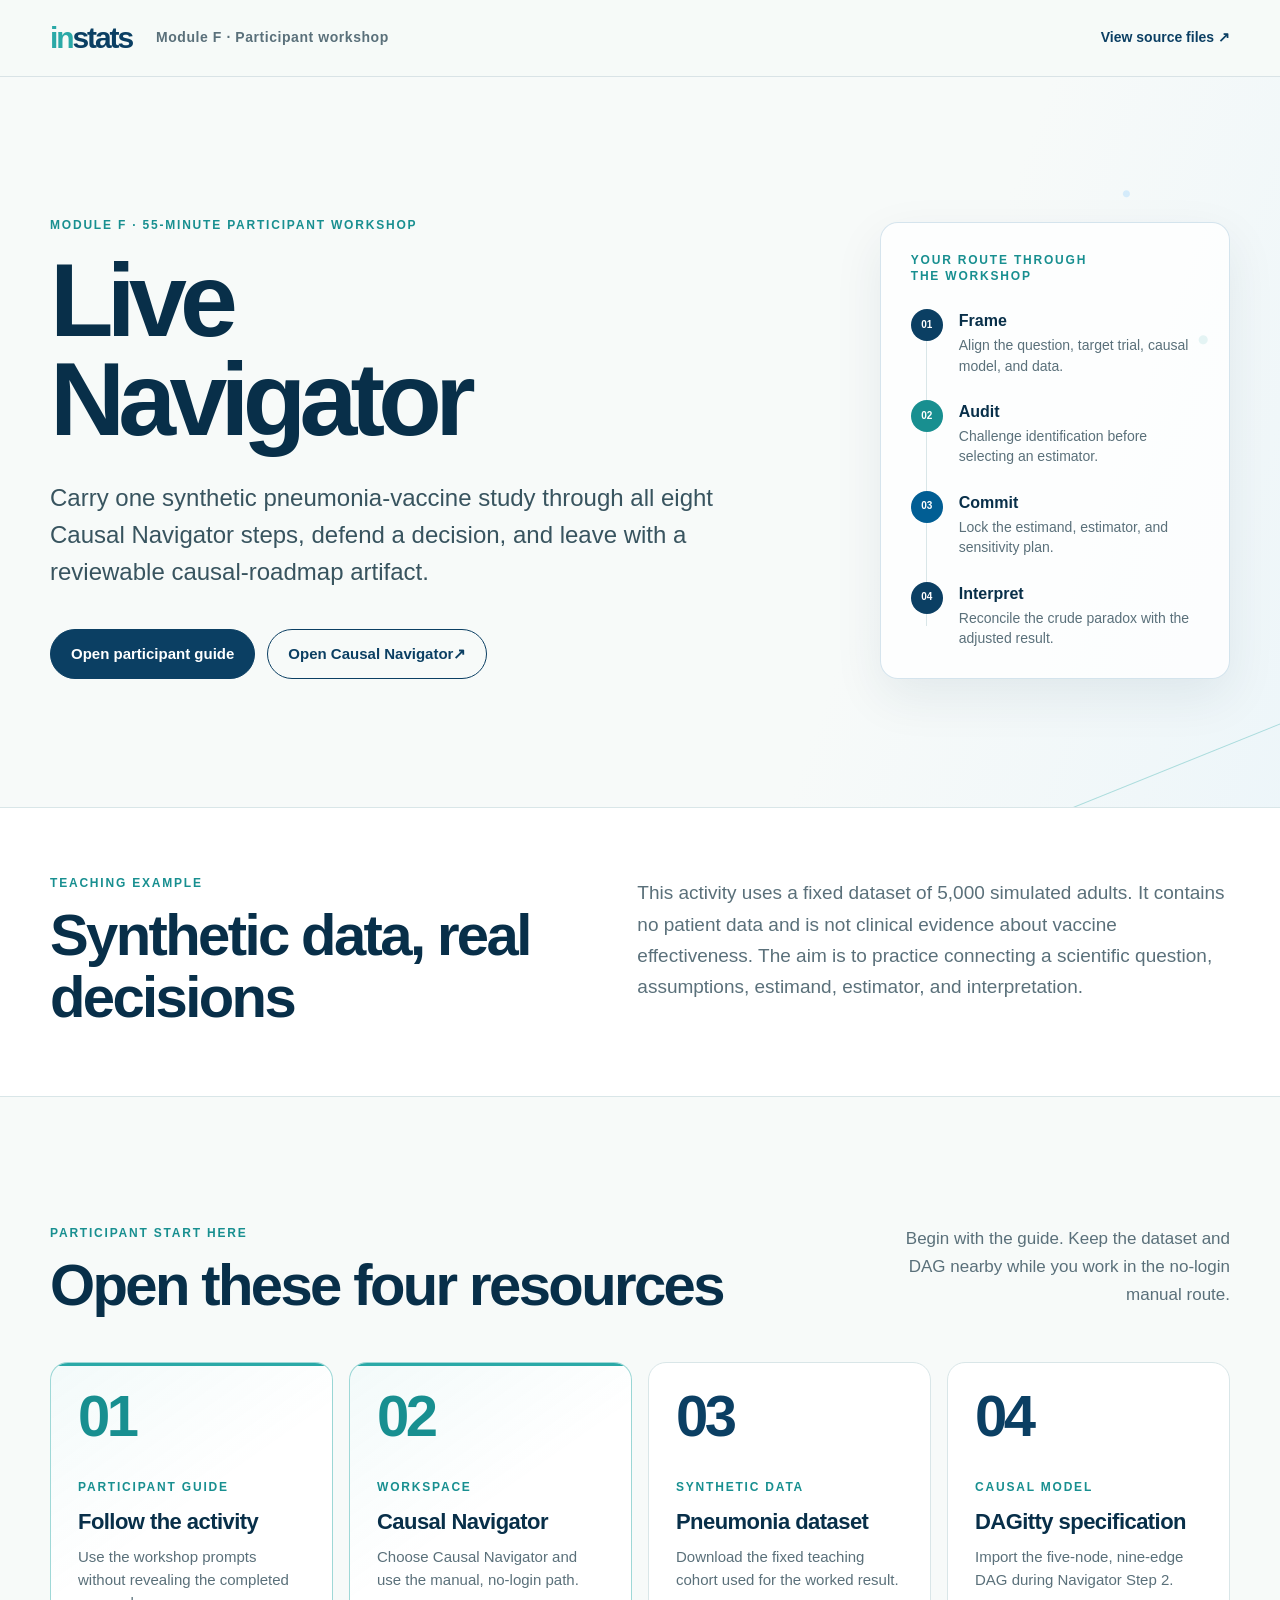
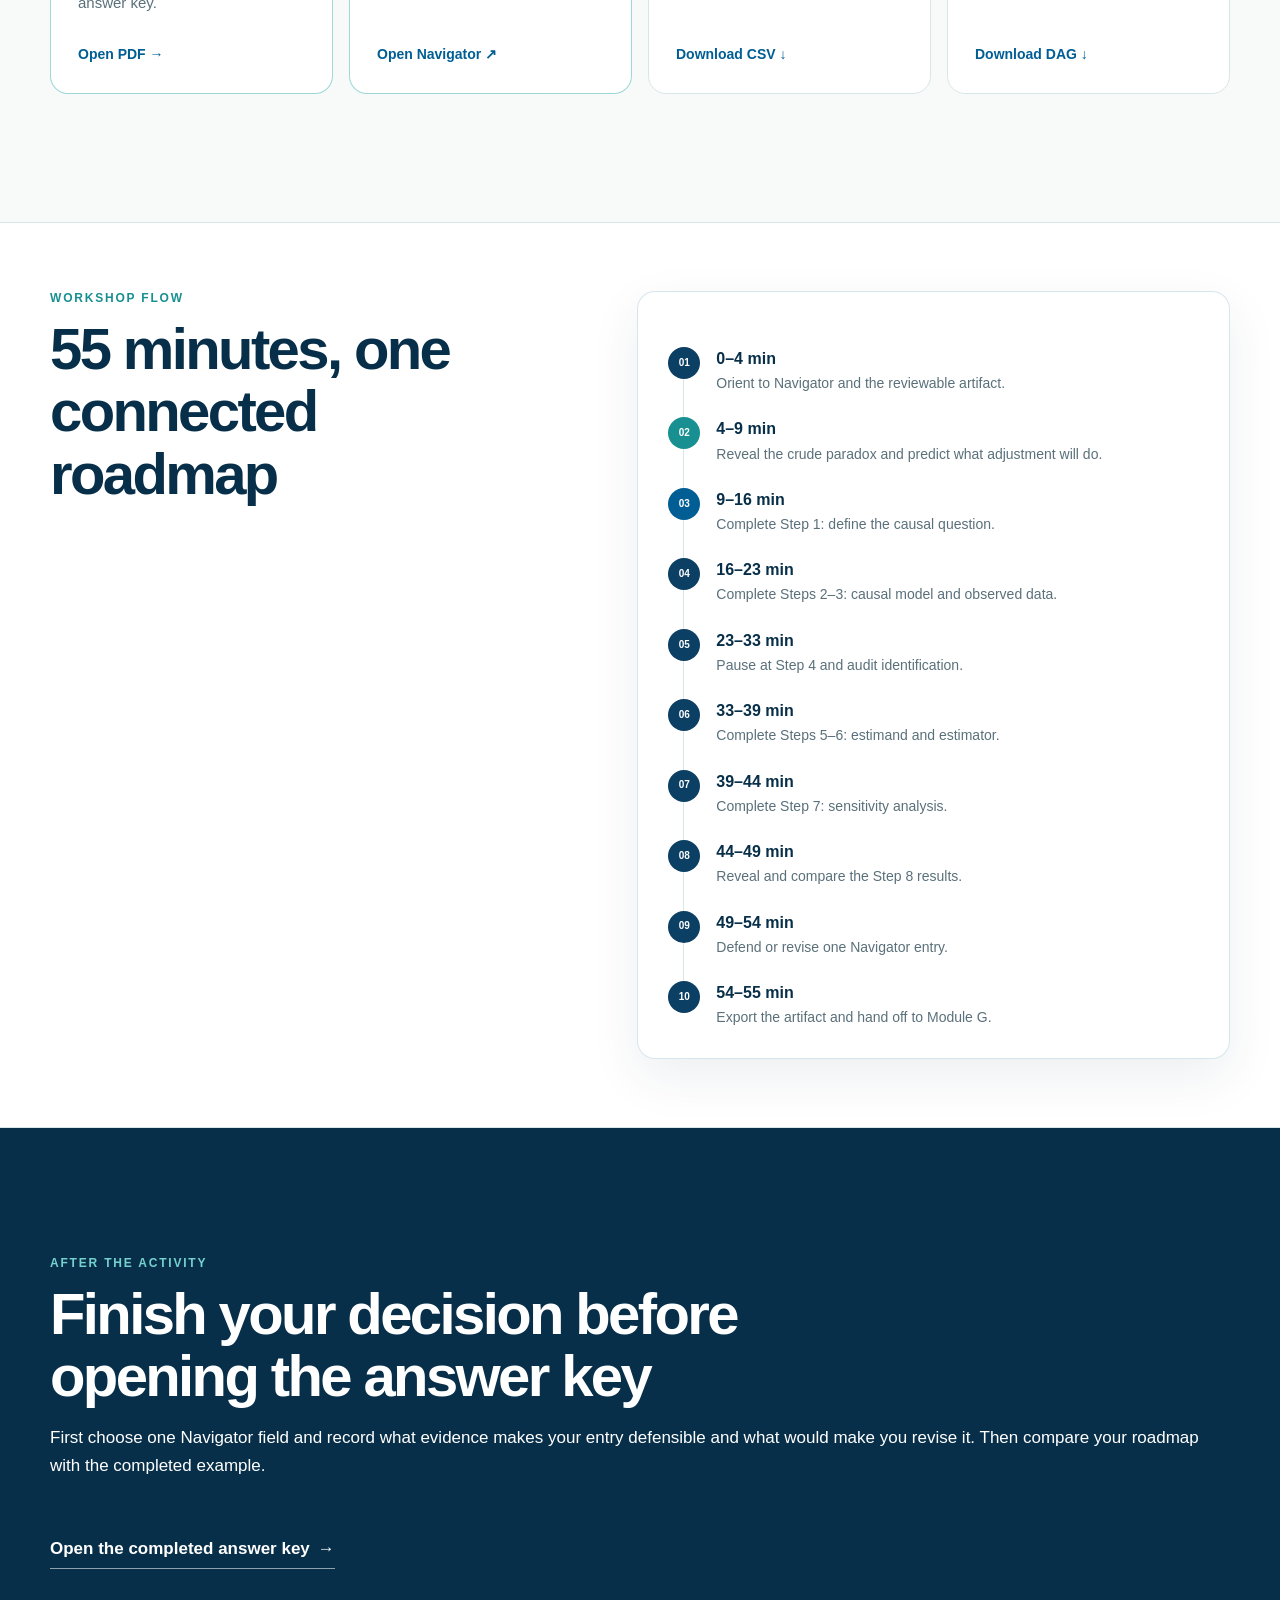
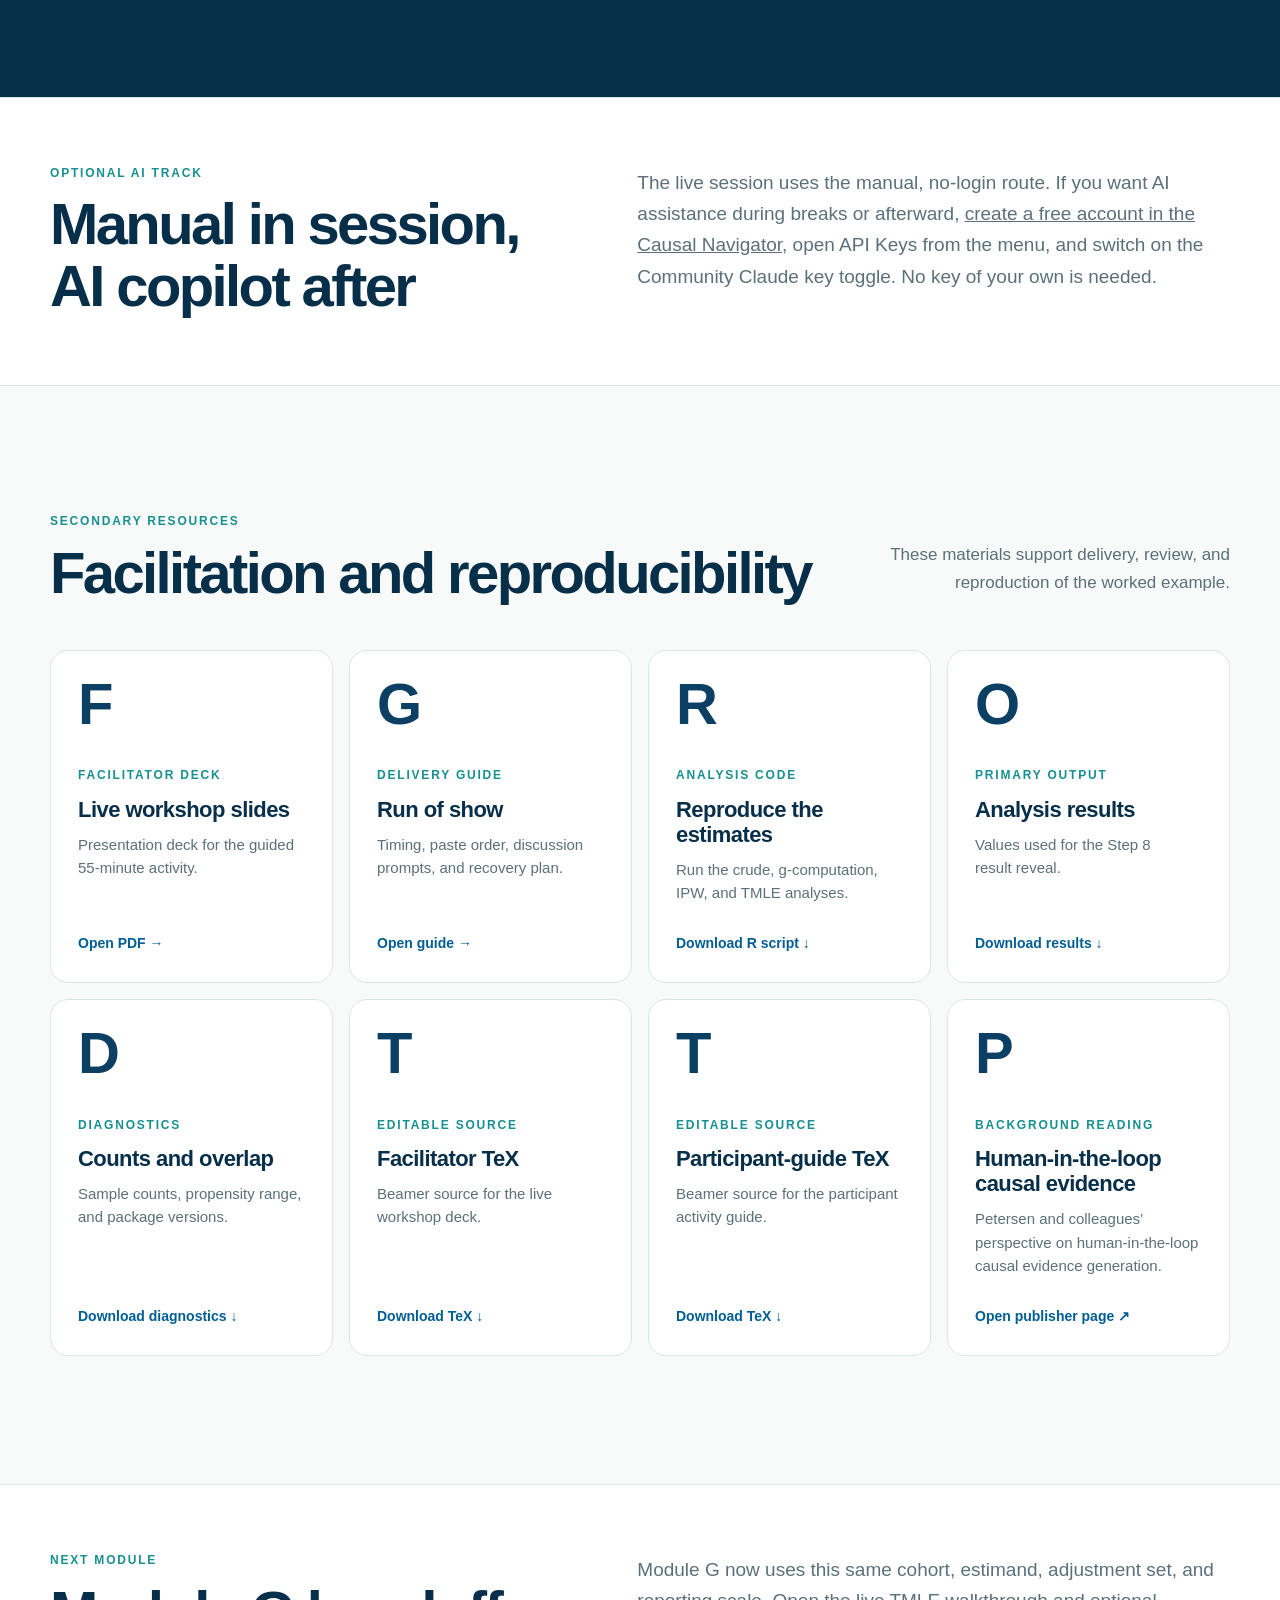
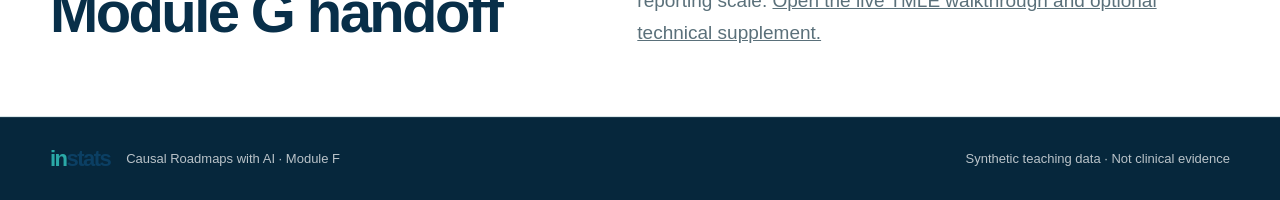
==== commit 9c50e297: "Add optional AI copilot track and pneumonia Navigator example links" ====
--- a/modules/F/index.html
+++ b/modules/F/index.html
@@ -258,6 +258,22 @@
         </div>
       </section>
 
+      <section class="orientation" aria-labelledby="ai-track-title">
+        <div class="shell orientation-grid">
+          <div>
+            <p class="section-kicker">Optional AI track</p>
+            <h2 id="ai-track-title">Manual in session, AI copilot after</h2>
+          </div>
+          <p>
+            The live session uses the manual, no-login route. If you want AI
+            assistance during breaks or afterward,
+            <a href="https://navigator.tao-rwd.com/">create a free account in the Causal Navigator</a>,
+            open API Keys from the menu, and switch on the Community Claude key
+            toggle. No key of your own is needed.
+          </p>
+        </div>
+      </section>
+
       <section class="modules-section" aria-labelledby="facilitator-title">
         <div class="shell">
           <div class="section-heading">
@@ -292,7 +308,7 @@
               <span class="module-letter">R</span>
               <span class="module-meta">Analysis code</span>
               <h3>Reproduce the estimates</h3>
-              <p>Run the crude, g-computation, IPTW, and TMLE analyses.</p>
+              <p>Run the crude, g-computation, IPW, and TMLE analyses.</p>
               <span class="card-link">Download R script <span aria-hidden="true">↓</span></span>
             </a>
 
@@ -363,7 +379,7 @@
           <a class="brand brand-small" href="../../" aria-label="INStats seminar home">
             <span class="brand-in">in</span><span class="brand-stats">stats</span>
           </a>
-          <span>Data Can Deceive · Module F</span>
+          <span>Causal Roadmaps with AI · Module F</span>
         </p>
         <p>Synthetic teaching data · Not clinical evidence</p>
       </div>
